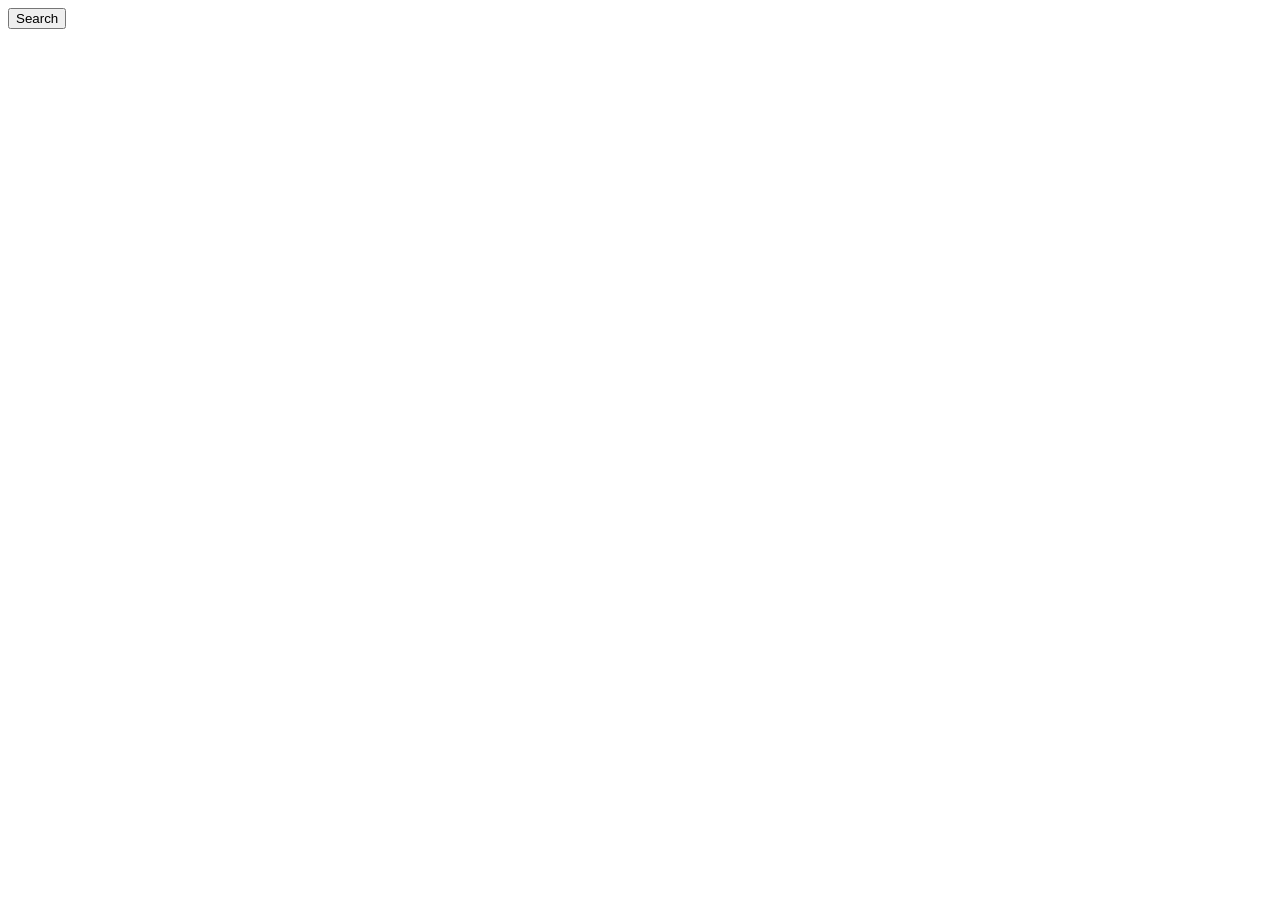
==== index.html @ c2e7d5e1 "Init: Setup final template" ====
<!DOCTYPE html>
<html lang="en">
<head>
  <meta charset="UTF-8">
  <meta name="viewport" content="width=device-width, initial-scale=1.0">
  <title>Project Name</title>
  <link rel="stylesheet" href="css/style.css">
</head>
<body>

  <header>
    <!-- site logo / navigation -->
  </header>

  <main>

    <!-- search / filter form -->
    <form id="search-form">
      <!-- add your inputs here (at least 3 different types) -->
      <button type="submit">Search</button>
    </form>

    <!-- loading and error states go here -->

    <!-- dynamically generated cards land here -->
    <div id="results-grid"></div>

  </main>

  <footer>
    <!-- footer content -->
  </footer>

  <script type="module" src="js/main.js"></script>
</body>
</html>
---- css/style.css ----
/* ===== custom properties ===== */
:root {
  /* colour palette and spacing variables */
}

/* ===== reset ===== */

/* ===== header ===== */

/* ===== nav ===== */

/* ===== main ===== */

/* ===== results grid — use CSS Grid here ===== */

/* ===== card ===== */

/* ===== loading & error states ===== */

/* ===== responsive ===== */
@media (max-width: 600px) {
  /* mobile */
}

@media (min-width: 1024px) {
  /* desktop */
}
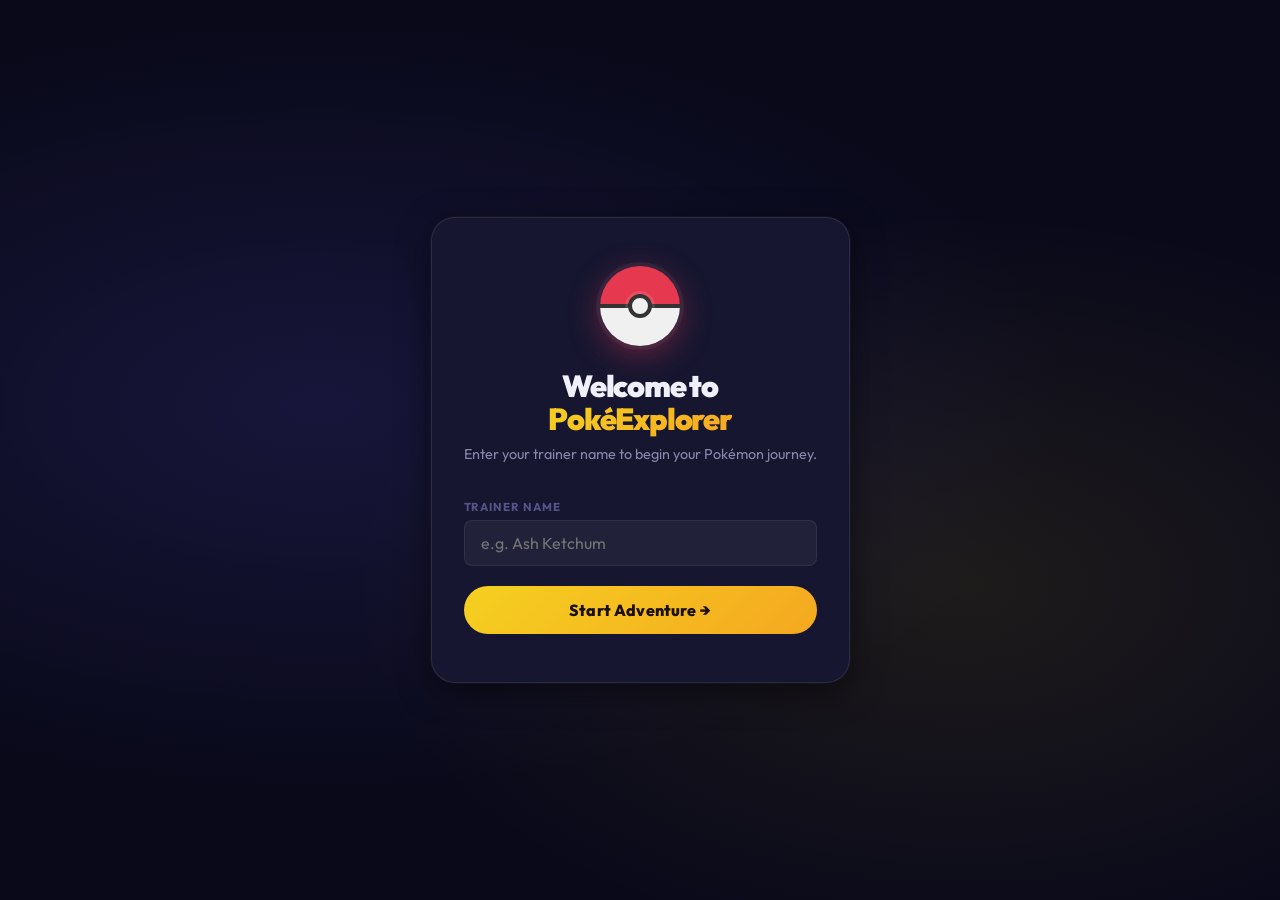
==== commit a3f983d2: "Complete PokéExplorer final project" ====
--- a/index.html
+++ b/index.html
@@ -3,32 +3,124 @@
 <head>
   <meta charset="UTF-8">
   <meta name="viewport" content="width=device-width, initial-scale=1.0">
-  <title>Project Name</title>
+  <meta name="description" content="PokéExplorer — Search and discover Pokémon. Filter by name, type, and more. Save your favourites for later.">
+  <title>PokéExplorer — Discover Pokémon</title>
   <link rel="stylesheet" href="css/style.css">
 </head>
 <body>
 
   <header>
-    <!-- site logo / navigation -->
+    <nav>
+      <span class="nav__logo">⚡ PokéExplorer</span>
+      <div class="nav__links">
+        <a href="index.html" class="active" aria-current="page">Search</a>
+        <a href="saved.html">Saved</a>
+      </div>
+      <div class="nav__actions">
+        <span id="nav-user"></span>
+        <button id="logout-btn" type="button">Logout</button>
+      </div>
+    </nav>
   </header>
 
   <main>
 
-    <!-- search / filter form -->
-    <form id="search-form">
-      <!-- add your inputs here (at least 3 different types) -->
-      <button type="submit">Search</button>
-    </form>
+    <!-- hero -->
+    <section class="hero">
+      <span class="hero__eyebrow">⚡ Powered by PokéAPI</span>
+      <h1 class="hero__title">Discover Every<br><span class="grad">Pokémon</span></h1>
+      <p class="hero__sub">Search by name, filter by type, and save your favourites — all in one place.</p>
+    </section>
 
-    <!-- loading and error states go here -->
+    <!-- search / filter form — at least 3 different input types -->
+    <section>
+      <div class="search-card">
+        <form id="search-form">
+
+          <!-- input type: text -->
+          <div class="form__group">
+            <label for="name-input">Pokémon Name</label>
+            <input
+              id="name-input"
+              type="text"
+              name="name"
+              placeholder="e.g. pikachu, eevee…"
+              autocomplete="off"
+              spellcheck="false"
+            >
+          </div>
+
+          <!-- input type: select -->
+          <div class="form__group">
+            <label for="type-select">Filter by Type</label>
+            <select id="type-select" name="type">
+              <option value="">All Types</option>
+              <option value="fire">🔥 Fire</option>
+              <option value="water">💧 Water</option>
+              <option value="grass">🌿 Grass</option>
+              <option value="electric">⚡ Electric</option>
+              <option value="psychic">🔮 Psychic</option>
+              <option value="ice">❄️ Ice</option>
+              <option value="dragon">🐉 Dragon</option>
+              <option value="dark">🌑 Dark</option>
+              <option value="fairy">✨ Fairy</option>
+              <option value="fighting">🥊 Fighting</option>
+              <option value="rock">🪨 Rock</option>
+              <option value="ghost">👻 Ghost</option>
+              <option value="bug">🐛 Bug</option>
+              <option value="poison">☠️ Poison</option>
+              <option value="ground">🏜️ Ground</option>
+              <option value="flying">🦅 Flying</option>
+              <option value="steel">⚙️ Steel</option>
+              <option value="normal">⭐ Normal</option>
+            </select>
+          </div>
+
+          <!-- input type: range -->
+          <div class="form__group">
+            <label for="limit-input">
+              <span class="range-header">
+                <span>Results</span>
+                <span class="range-val" id="limit-value">12</span>
+              </span>
+            </label>
+            <input
+              id="limit-input"
+              type="range"
+              name="limit"
+              min="4"
+              max="20"
+              value="12"
+              step="4"
+            >
+          </div>
+
+          <button type="submit" class="search-btn" id="search-submit-btn">🔍 Search</button>
+        </form>
+      </div>
+    </section>
+
+    <!-- loading and error states -->
+    <p id="loading-msg" hidden>
+      <span class="spinner"></span>
+      Loading Pokémon…
+    </p>
+    <p id="error-msg" hidden></p>
+
+    <!-- results meta -->
+    <div class="results-meta">
+      <span id="results-count"></span>
+    </div>
 
     <!-- dynamically generated cards land here -->
-    <div id="results-grid"></div>
+    <section>
+      <div id="results-grid"></div>
+    </section>
 
   </main>
 
   <footer>
-    <!-- footer content -->
+    <p>Built with ❤️ using <a href="https://pokeapi.co/" target="_blank" rel="noopener">PokéAPI</a> · Web Engineering 2026 Final Project</p>
   </footer>
 
   <script type="module" src="js/main.js"></script>
--- a/css/style.css
+++ b/css/style.css
@@ -1,27 +1,893 @@
+/* ===== Google Font ===== */
+@import url('https://fonts.googleapis.com/css2?family=Outfit:wght@300;400;500;600;700;800;900&display=swap');
+
 /* ===== custom properties ===== */
 :root {
-  /* colour palette and spacing variables */
+  /* colour palette */
+  --bg-deep:        #09091a;
+  --bg-surface:     #111128;
+  --bg-card:        #161630;
+  --bg-card-hover:  #1c1c3a;
+  --primary:        #f5d020;
+  --primary-glow:   rgba(245, 208, 32, 0.35);
+  --primary-dim:    rgba(245, 208, 32, 0.12);
+  --secondary:      #6c63ff;
+  --accent:         #ff5c7a;
+  --text-primary:   #f0f0fa;
+  --text-secondary: #8888aa;
+  --text-muted:     #55558a;
+  --border:         rgba(255, 255, 255, 0.07);
+  --border-hover:   rgba(245, 208, 32, 0.45);
+  --glass:          rgba(255, 255, 255, 0.04);
+  --glass-border:   rgba(255, 255, 255, 0.09);
+  --shadow:         0 8px 32px rgba(0, 0, 0, 0.5);
+  --shadow-hover:   0 20px 56px rgba(0, 0, 0, 0.7);
+
+  /* spacing */
+  --space-xs:  4px;
+  --space-sm:  8px;
+  --space-md:  16px;
+  --space-lg:  24px;
+  --space-xl:  32px;
+  --space-2xl: 48px;
+  --space-3xl: 64px;
+
+  /* radii */
+  --radius:    16px;
+  --radius-sm: 8px;
+  --radius-pill: 9999px;
+
+  /* misc */
+  --font:       'Outfit', system-ui, sans-serif;
+  --nav-height: 64px;
+  --transition: all 0.25s ease;
 }
 
 /* ===== reset ===== */
+*, *::before, *::after { box-sizing: border-box; margin: 0; padding: 0; }
+html { scroll-behavior: smooth; }
+img  { max-width: 100%; display: block; }
+a    { color: inherit; text-decoration: none; }
+button { cursor: pointer; font-family: var(--font); }
+ul, ol { list-style: none; }
+
+body {
+  font-family: var(--font);
+  background-color: var(--bg-deep);
+  color: var(--text-primary);
+  min-height: 100vh;
+  line-height: 1.6;
+  background-image:
+    radial-gradient(ellipse at 15% 50%, rgba(108, 99, 255, 0.1) 0%, transparent 55%),
+    radial-gradient(ellipse at 85% 15%, rgba(245, 208, 32, 0.07) 0%, transparent 45%),
+    radial-gradient(ellipse at 60% 85%, rgba(255, 92, 122, 0.06) 0%, transparent 40%);
+  background-attachment: fixed;
+}
 
 /* ===== header ===== */
-
-/* ===== nav ===== */
+header {
+  position: sticky;
+  top: 0;
+  z-index: 100;
+  background: rgba(9, 9, 26, 0.82);
+  backdrop-filter: blur(24px);
+  -webkit-backdrop-filter: blur(24px);
+  border-bottom: 1px solid var(--border);
+}
+
+/* ===== nav — Flexbox ===== */
+nav {
+  display: flex;
+  align-items: center;
+  justify-content: space-between;
+  height: var(--nav-height);
+  max-width: 1280px;
+  margin: 0 auto;
+  padding: 0 var(--space-lg);
+  gap: var(--space-md);
+}
+
+.nav__logo {
+  font-size: 1.2rem;
+  font-weight: 900;
+  letter-spacing: -0.03em;
+  white-space: nowrap;
+  background: linear-gradient(135deg, var(--primary) 0%, #f5a820 60%, #ff8c42 100%);
+  -webkit-background-clip: text;
+  -webkit-text-fill-color: transparent;
+  background-clip: text;
+}
+
+.nav__links {
+  display: flex;
+  align-items: center;
+  gap: 4px;
+}
+
+.nav__links a {
+  padding: 7px 16px;
+  border-radius: var(--radius-pill);
+  font-weight: 600;
+  font-size: 0.875rem;
+  color: var(--text-secondary);
+  transition: var(--transition);
+  border: 1px solid transparent;
+}
+
+.nav__links a:hover {
+  color: var(--text-primary);
+  background: var(--glass);
+  border-color: var(--border);
+}
+
+.nav__links a.active {
+  color: var(--primary);
+  background: var(--primary-dim);
+  border-color: rgba(245, 208, 32, 0.2);
+}
+
+.nav__actions {
+  display: flex;
+  align-items: center;
+  gap: var(--space-sm);
+}
+
+#nav-user {
+  font-size: 0.8rem;
+  color: var(--text-secondary);
+  font-weight: 600;
+  padding: 5px 12px;
+  background: var(--glass);
+  border-radius: var(--radius-pill);
+  border: 1px solid var(--border);
+}
+
+#logout-btn {
+  background: transparent;
+  color: var(--text-muted);
+  border: 1px solid var(--border);
+  padding: 6px 14px;
+  border-radius: var(--radius-pill);
+  font-size: 0.8rem;
+  font-weight: 600;
+  transition: var(--transition);
+}
+
+#logout-btn:hover {
+  color: var(--accent);
+  border-color: var(--accent);
+  background: rgba(255, 92, 122, 0.08);
+}
 
 /* ===== main ===== */
-
-/* ===== results grid — use CSS Grid here ===== */
+main {
+  max-width: 1280px;
+  margin: 0 auto;
+  padding: var(--space-xl) var(--space-lg);
+}
+
+/* ===== hero ===== */
+.hero {
+  text-align: center;
+  padding: var(--space-2xl) 0 var(--space-xl);
+}
+
+.hero__eyebrow {
+  display: inline-flex;
+  align-items: center;
+  gap: var(--space-xs);
+  font-size: 0.8rem;
+  font-weight: 700;
+  text-transform: uppercase;
+  letter-spacing: 0.1em;
+  color: var(--primary);
+  background: var(--primary-dim);
+  border: 1px solid rgba(245, 208, 32, 0.2);
+  padding: 5px 14px;
+  border-radius: var(--radius-pill);
+  margin-bottom: var(--space-md);
+}
+
+.hero__title {
+  font-size: clamp(2.2rem, 5.5vw, 3.8rem);
+  font-weight: 900;
+  line-height: 1.08;
+  letter-spacing: -0.04em;
+  margin-bottom: var(--space-md);
+}
+
+.hero__title .grad {
+  background: linear-gradient(135deg, var(--primary) 0%, #f5a820 40%, var(--secondary) 100%);
+  -webkit-background-clip: text;
+  -webkit-text-fill-color: transparent;
+  background-clip: text;
+}
+
+.hero__sub {
+  color: var(--text-secondary);
+  font-size: 1.05rem;
+  max-width: 500px;
+  margin: 0 auto var(--space-xl);
+}
+
+/* ===== search card / form ===== */
+.search-card {
+  background: var(--glass);
+  border: 1px solid var(--glass-border);
+  border-radius: var(--radius);
+  padding: var(--space-lg) var(--space-xl);
+  margin-bottom: var(--space-xl);
+  backdrop-filter: blur(12px);
+}
+
+#search-form {
+  display: flex;
+  flex-wrap: wrap;
+  align-items: flex-end;
+  gap: var(--space-md);
+}
+
+.form__group {
+  display: flex;
+  flex-direction: column;
+  gap: 6px;
+  flex: 1;
+  min-width: 160px;
+}
+
+.form__group label {
+  font-size: 0.72rem;
+  font-weight: 700;
+  text-transform: uppercase;
+  letter-spacing: 0.08em;
+  color: var(--text-muted);
+}
+
+.form__group input[type="text"],
+.form__group select {
+  background: rgba(255, 255, 255, 0.05);
+  border: 1px solid var(--border);
+  border-radius: var(--radius-sm);
+  padding: 10px 14px;
+  color: var(--text-primary);
+  font-family: var(--font);
+  font-size: 0.9rem;
+  outline: none;
+  transition: var(--transition);
+  -webkit-appearance: none;
+  appearance: none;
+  width: 100%;
+}
+
+.form__group select {
+  background-image: url("data:image/svg+xml,%3Csvg xmlns='http://www.w3.org/2000/svg' width='16' height='16' viewBox='0 0 24 24' fill='none' stroke='%2355558a' stroke-width='2.5' stroke-linecap='round' stroke-linejoin='round'%3E%3Cpolyline points='6 9 12 15 18 9'%3E%3C/polyline%3E%3C/svg%3E");
+  background-repeat: no-repeat;
+  background-position: right 12px center;
+  background-color: rgba(255, 255, 255, 0.05);
+  padding-right: 36px;
+  cursor: pointer;
+}
+
+.form__group select option {
+  background: #1c1c3a;
+  color: var(--text-primary);
+}
+
+.form__group input[type="text"]:focus,
+.form__group select:focus {
+  border-color: var(--primary);
+  box-shadow: 0 0 0 3px var(--primary-dim);
+}
+
+/* range slider */
+.range-header {
+  display: flex;
+  justify-content: space-between;
+  align-items: center;
+}
+
+.range-val {
+  font-weight: 800;
+  color: var(--primary);
+  font-size: 1rem;
+}
+
+.form__group input[type="range"] {
+  -webkit-appearance: none;
+  appearance: none;
+  width: 100%;
+  height: 6px;
+  border-radius: 3px;
+  background: rgba(255, 255, 255, 0.1);
+  outline: none;
+  margin-top: 6px;
+}
+
+.form__group input[type="range"]::-webkit-slider-thumb {
+  -webkit-appearance: none;
+  width: 22px;
+  height: 22px;
+  border-radius: 50%;
+  background: var(--primary);
+  cursor: pointer;
+  box-shadow: 0 0 10px var(--primary-glow);
+  transition: transform 0.15s ease;
+}
+
+.form__group input[type="range"]::-webkit-slider-thumb:hover {
+  transform: scale(1.25);
+}
+
+.form__group input[type="range"]::-moz-range-thumb {
+  width: 22px;
+  height: 22px;
+  border-radius: 50%;
+  background: var(--primary);
+  cursor: pointer;
+  border: none;
+  box-shadow: 0 0 10px var(--primary-glow);
+}
+
+.search-btn {
+  background: linear-gradient(135deg, var(--primary) 0%, #f5a820 100%);
+  color: #1a1200;
+  border: none;
+  border-radius: var(--radius-sm);
+  padding: 10px 28px;
+  font-size: 0.95rem;
+  font-weight: 800;
+  font-family: var(--font);
+  transition: var(--transition);
+  white-space: nowrap;
+  align-self: flex-end;
+  letter-spacing: 0.01em;
+}
+
+.search-btn:hover {
+  transform: translateY(-2px);
+  box-shadow: 0 8px 28px var(--primary-glow);
+}
+
+.search-btn:active {
+  transform: translateY(0);
+}
+
+/* ===== loading & error states ===== */
+#loading-msg {
+  display: flex;
+  align-items: center;
+  justify-content: center;
+  gap: var(--space-md);
+  padding: var(--space-3xl);
+  color: var(--text-secondary);
+  font-size: 1rem;
+  font-weight: 600;
+}
+
+.spinner {
+  width: 36px;
+  height: 36px;
+  border: 3px solid rgba(245, 208, 32, 0.15);
+  border-top-color: var(--primary);
+  border-radius: 50%;
+  animation: spin 0.7s linear infinite;
+  flex-shrink: 0;
+}
+
+@keyframes spin { to { transform: rotate(360deg); } }
+
+#error-msg {
+  text-align: center;
+  padding: var(--space-lg) var(--space-xl);
+  color: #ff8095;
+  font-size: 0.95rem;
+  font-weight: 600;
+  background: rgba(255, 92, 122, 0.08);
+  border: 1px solid rgba(255, 92, 122, 0.2);
+  border-radius: var(--radius);
+  margin-bottom: var(--space-lg);
+}
+
+/* ===== results meta ===== */
+.results-meta {
+  display: flex;
+  align-items: center;
+  justify-content: space-between;
+  margin-bottom: var(--space-md);
+  min-height: 28px;
+}
+
+#results-count {
+  font-size: 0.82rem;
+  font-weight: 600;
+  color: var(--text-muted);
+}
+
+/* ===== results grid — CSS Grid ===== */
+#results-grid {
+  display: grid;
+  grid-template-columns: repeat(auto-fill, minmax(190px, 1fr));
+  gap: var(--space-md);
+}
 
 /* ===== card ===== */
-
-/* ===== loading & error states ===== */
+.card {
+  background: var(--bg-card);
+  border: 1px solid var(--border);
+  border-radius: var(--radius);
+  overflow: hidden;
+  transition: var(--transition);
+  position: relative;
+  animation: fadeUp 0.4s ease both;
+}
+
+@keyframes fadeUp {
+  from { opacity: 0; transform: translateY(16px); }
+  to   { opacity: 1; transform: translateY(0); }
+}
+
+.card:hover {
+  border-color: var(--border-hover);
+  transform: translateY(-5px);
+  box-shadow: var(--shadow-hover);
+  background: var(--bg-card-hover);
+}
+
+.card__top-bar {
+  display: flex;
+  align-items: center;
+  justify-content: space-between;
+  padding: var(--space-sm) var(--space-md) 0;
+}
+
+.card__id {
+  font-size: 0.7rem;
+  font-weight: 800;
+  color: var(--text-muted);
+  letter-spacing: 0.06em;
+}
+
+.card__save-btn {
+  background: none;
+  border: none;
+  padding: 4px 6px;
+  font-size: 1.15rem;
+  color: var(--text-muted);
+  transition: var(--transition);
+  line-height: 1;
+  border-radius: var(--radius-sm);
+}
+
+.card__save-btn:hover {
+  color: var(--accent);
+  transform: scale(1.25);
+}
+
+.card__save-btn.saved {
+  color: var(--accent);
+}
+
+.card__saved-indicator {
+  font-size: 1.1rem;
+  color: var(--accent);
+  padding: 4px 6px;
+}
+
+.card__img-wrap {
+  height: 120px;
+  display: flex;
+  align-items: center;
+  justify-content: center;
+  position: relative;
+  overflow: hidden;
+}
+
+.card__img {
+  width: 100px;
+  height: 100px;
+  object-fit: contain;
+  position: relative;
+  z-index: 1;
+  transition: transform 0.35s ease;
+  filter: drop-shadow(0 6px 16px rgba(0, 0, 0, 0.6));
+}
+
+.card:hover .card__img {
+  transform: scale(1.12) translateY(-4px);
+}
+
+.card__body {
+  padding: var(--space-sm) var(--space-md) var(--space-md);
+}
+
+.card__name {
+  font-size: 1rem;
+  font-weight: 800;
+  text-transform: capitalize;
+  margin-bottom: 6px;
+  color: var(--text-primary);
+  letter-spacing: -0.01em;
+}
+
+.card__types {
+  display: flex;
+  flex-wrap: wrap;
+  gap: 4px;
+  margin-bottom: var(--space-sm);
+}
+
+/* ===== type badges ===== */
+.badge {
+  font-size: 0.67rem;
+  font-weight: 800;
+  text-transform: uppercase;
+  letter-spacing: 0.07em;
+  padding: 3px 9px;
+  border-radius: var(--radius-pill);
+  color: #fff;
+}
+
+.badge--normal   { background: #7a7a5a; }
+.badge--fire     { background: #c0461a; }
+.badge--water    { background: #3a72c0; }
+.badge--electric { background: #b8980e; color: #1a1000; }
+.badge--grass    { background: #4a8028; }
+.badge--ice      { background: #4a9898; }
+.badge--fighting { background: #a01c14; }
+.badge--poison   { background: #782c78; }
+.badge--ground   { background: #9a7808; color: #1a1000; }
+.badge--flying   { background: #6057b8; }
+.badge--psychic  { background: #c02854; }
+.badge--bug      { background: #607011; }
+.badge--rock     { background: #806820; }
+.badge--ghost    { background: #40306c; }
+.badge--dragon   { background: #4818c4; }
+.badge--dark     { background: #38281c; }
+.badge--steel    { background: #686888; }
+.badge--fairy    { background: #a84878; }
+
+/* ===== stat bars ===== */
+.card__stats {
+  display: flex;
+  flex-direction: column;
+  gap: 5px;
+  margin-top: var(--space-sm);
+  border-top: 1px solid var(--border);
+  padding-top: var(--space-sm);
+}
+
+.stat {
+  display: grid;
+  grid-template-columns: 28px 1fr 28px;
+  align-items: center;
+  gap: 6px;
+}
+
+.stat__label {
+  font-size: 0.6rem;
+  font-weight: 800;
+  color: var(--text-muted);
+  text-transform: uppercase;
+  letter-spacing: 0.05em;
+}
+
+.stat__bar {
+  height: 5px;
+  background: rgba(255, 255, 255, 0.07);
+  border-radius: 999px;
+  overflow: hidden;
+}
+
+.stat__fill {
+  height: 100%;
+  border-radius: 999px;
+  transition: width 0.6s cubic-bezier(0.34, 1.56, 0.64, 1);
+}
+
+.stat__fill--hp  { background: linear-gradient(90deg, #ff6b7a, #ff9aa2); }
+.stat__fill--atk { background: linear-gradient(90deg, #f5841a, #f5b54a); }
+.stat__fill--def { background: linear-gradient(90deg, #3d8be9, #70b8ff); }
+
+.stat__val {
+  font-size: 0.7rem;
+  font-weight: 700;
+  color: var(--text-secondary);
+  text-align: right;
+}
+
+/* ===== remove button ===== */
+.card__remove-btn {
+  display: block;
+  width: 100%;
+  margin-top: var(--space-sm);
+  padding: 7px;
+  background: rgba(255, 92, 122, 0.08);
+  border: 1px solid rgba(255, 92, 122, 0.18);
+  color: #ff8095;
+  border-radius: var(--radius-sm);
+  font-size: 0.75rem;
+  font-weight: 700;
+  font-family: var(--font);
+  transition: var(--transition);
+  letter-spacing: 0.02em;
+}
+
+.card__remove-btn:hover {
+  background: rgba(255, 92, 122, 0.18);
+  border-color: rgba(255, 92, 122, 0.4);
+  color: #ffb0bf;
+}
+
+/* ===== saved grid — CSS Grid ===== */
+#saved-grid {
+  display: grid;
+  grid-template-columns: repeat(auto-fill, minmax(190px, 1fr));
+  gap: var(--space-md);
+}
+
+.section-header {
+  margin-bottom: var(--space-xl);
+}
+
+.section-header h1 {
+  font-size: clamp(1.8rem, 4vw, 2.8rem);
+  font-weight: 900;
+  letter-spacing: -0.04em;
+  line-height: 1.1;
+}
+
+.section-header h1 .grad {
+  background: linear-gradient(135deg, var(--primary), #f5a820);
+  -webkit-background-clip: text;
+  -webkit-text-fill-color: transparent;
+  background-clip: text;
+}
+
+.section-header p {
+  color: var(--text-secondary);
+  margin-top: 6px;
+  font-size: 0.95rem;
+}
+
+#saved-count {
+  font-size: 0.82rem;
+  font-weight: 600;
+  color: var(--text-muted);
+  margin-bottom: var(--space-md);
+  display: block;
+}
+
+#saved-empty {
+  text-align: center;
+  padding: var(--space-3xl) var(--space-xl);
+  color: var(--text-secondary);
+}
+
+.empty-icon {
+  font-size: 4rem;
+  display: block;
+  margin-bottom: var(--space-md);
+  opacity: 0.5;
+}
+
+#saved-empty p {
+  font-size: 1.05rem;
+  font-weight: 600;
+  margin-bottom: var(--space-sm);
+}
+
+#saved-empty a {
+  color: var(--primary);
+  text-decoration: underline;
+  font-weight: 700;
+  transition: var(--transition);
+}
+
+#saved-empty a:hover { opacity: 0.8; }
+
+/* ===== login page ===== */
+.login-page {
+  min-height: 100vh;
+  display: flex;
+  align-items: center;
+  justify-content: center;
+  padding: var(--space-lg);
+  background-image:
+    radial-gradient(ellipse at 25% 45%, rgba(108, 99, 255, 0.14) 0%, transparent 55%),
+    radial-gradient(ellipse at 75% 65%, rgba(245, 208, 32, 0.09) 0%, transparent 45%);
+}
+
+.login-card {
+  background: var(--bg-card);
+  border: 1px solid var(--glass-border);
+  border-radius: calc(var(--radius) * 1.5);
+  padding: var(--space-2xl) var(--space-xl);
+  width: 100%;
+  max-width: 420px;
+  text-align: center;
+  box-shadow: var(--shadow), 0 0 0 1px rgba(255,255,255,0.03);
+}
+
+.login-pokeball {
+  width: 80px;
+  height: 80px;
+  border-radius: 50%;
+  background: linear-gradient(180deg, #e63950 0%, #e63950 50%, #f0f0f0 50%, #f0f0f0 100%);
+  margin: 0 auto var(--space-lg);
+  position: relative;
+  box-shadow: 0 8px 32px rgba(230, 57, 80, 0.4), 0 0 0 4px rgba(255,255,255,0.05);
+  animation: float 3s ease-in-out infinite;
+}
+
+@keyframes float {
+  0%, 100% { transform: translateY(0); }
+  50%       { transform: translateY(-8px); }
+}
+
+.login-pokeball::before {
+  content: '';
+  position: absolute;
+  top: 50%;
+  left: 50%;
+  transform: translate(-50%, -50%);
+  width: 100%;
+  height: 4px;
+  background: #333;
+}
+
+.login-pokeball::after {
+  content: '';
+  position: absolute;
+  top: 50%;
+  left: 50%;
+  transform: translate(-50%, -50%);
+  width: 24px;
+  height: 24px;
+  border-radius: 50%;
+  background: #f0f0f0;
+  border: 4px solid #333;
+  box-shadow: 0 0 0 3px rgba(255,255,255,0.1);
+}
+
+.login-card h1 {
+  font-size: 1.9rem;
+  font-weight: 900;
+  letter-spacing: -0.04em;
+  line-height: 1.1;
+  margin-bottom: 8px;
+}
+
+.login-card h1 .grad {
+  background: linear-gradient(135deg, var(--primary) 0%, #f5a820 100%);
+  -webkit-background-clip: text;
+  -webkit-text-fill-color: transparent;
+  background-clip: text;
+}
+
+.login-card > p {
+  color: var(--text-secondary);
+  font-size: 0.9rem;
+  margin-bottom: var(--space-xl);
+  line-height: 1.5;
+}
+
+#login-form {
+  display: flex;
+  flex-direction: column;
+  gap: var(--space-md);
+  text-align: left;
+}
+
+#login-form label[for="name-input"] {
+  font-size: 0.72rem;
+  font-weight: 700;
+  text-transform: uppercase;
+  letter-spacing: 0.08em;
+  color: var(--text-muted);
+  margin-bottom: 4px;
+  display: block;
+}
+
+#name-input {
+  width: 100%;
+  background: rgba(255, 255, 255, 0.05);
+  border: 1px solid var(--border);
+  border-radius: var(--radius-sm);
+  padding: 12px 16px;
+  color: var(--text-primary);
+  font-family: var(--font);
+  font-size: 1rem;
+  outline: none;
+  transition: var(--transition);
+}
+
+#name-input:focus {
+  border-color: var(--primary);
+  box-shadow: 0 0 0 3px var(--primary-dim);
+}
+
+#login-form button[type="submit"] {
+  background: linear-gradient(135deg, var(--primary) 0%, #f5a820 100%);
+  color: #1a1000;
+  border: none;
+  border-radius: var(--radius-pill);
+  padding: 14px;
+  font-size: 1rem;
+  font-weight: 800;
+  font-family: var(--font);
+  letter-spacing: 0.01em;
+  transition: var(--transition);
+  margin-top: 4px;
+}
+
+#login-form button[type="submit"]:hover {
+  transform: translateY(-2px);
+  box-shadow: 0 10px 30px var(--primary-glow);
+}
+
+#login-form button[type="submit"]:active { transform: translateY(0); }
+
+#login-error {
+  color: #ff8095;
+  font-size: 0.85rem;
+  text-align: center;
+  padding: var(--space-sm) var(--space-md);
+  background: rgba(255, 92, 122, 0.08);
+  border-radius: var(--radius-sm);
+  border: 1px solid rgba(255, 92, 122, 0.2);
+  font-weight: 600;
+}
+
+/* ===== footer ===== */
+footer {
+  border-top: 1px solid var(--border);
+  padding: var(--space-lg) var(--space-xl);
+  text-align: center;
+  color: var(--text-muted);
+  font-size: 0.8rem;
+  margin-top: var(--space-3xl);
+  max-width: 1280px;
+  margin-left: auto;
+  margin-right: auto;
+}
+
+footer a { color: var(--primary); font-weight: 600; }
 
 /* ===== responsive ===== */
 @media (max-width: 600px) {
-  /* mobile */
+  nav { padding: 0 var(--space-md); }
+
+  .nav__logo { font-size: 1rem; }
+
+  main { padding: var(--space-md); }
+
+  #search-form {
+    flex-direction: column;
+    gap: var(--space-sm);
+  }
+
+  .form__group { min-width: unset; width: 100%; }
+
+  .search-btn { width: 100%; }
+
+  #results-grid,
+  #saved-grid {
+    grid-template-columns: repeat(2, 1fr);
+    gap: var(--space-sm);
+  }
+
+  .hero__title { font-size: 2rem; }
+
+  .search-card { padding: var(--space-md); }
 }
 
 @media (min-width: 1024px) {
-  /* desktop */
-}
+  #results-grid,
+  #saved-grid {
+    grid-template-columns: repeat(auto-fill, minmax(210px, 1fr));
+    gap: var(--space-lg);
+  }
+
+  .card__img { width: 110px; height: 110px; }
+  .card__img-wrap { height: 130px; }
+}
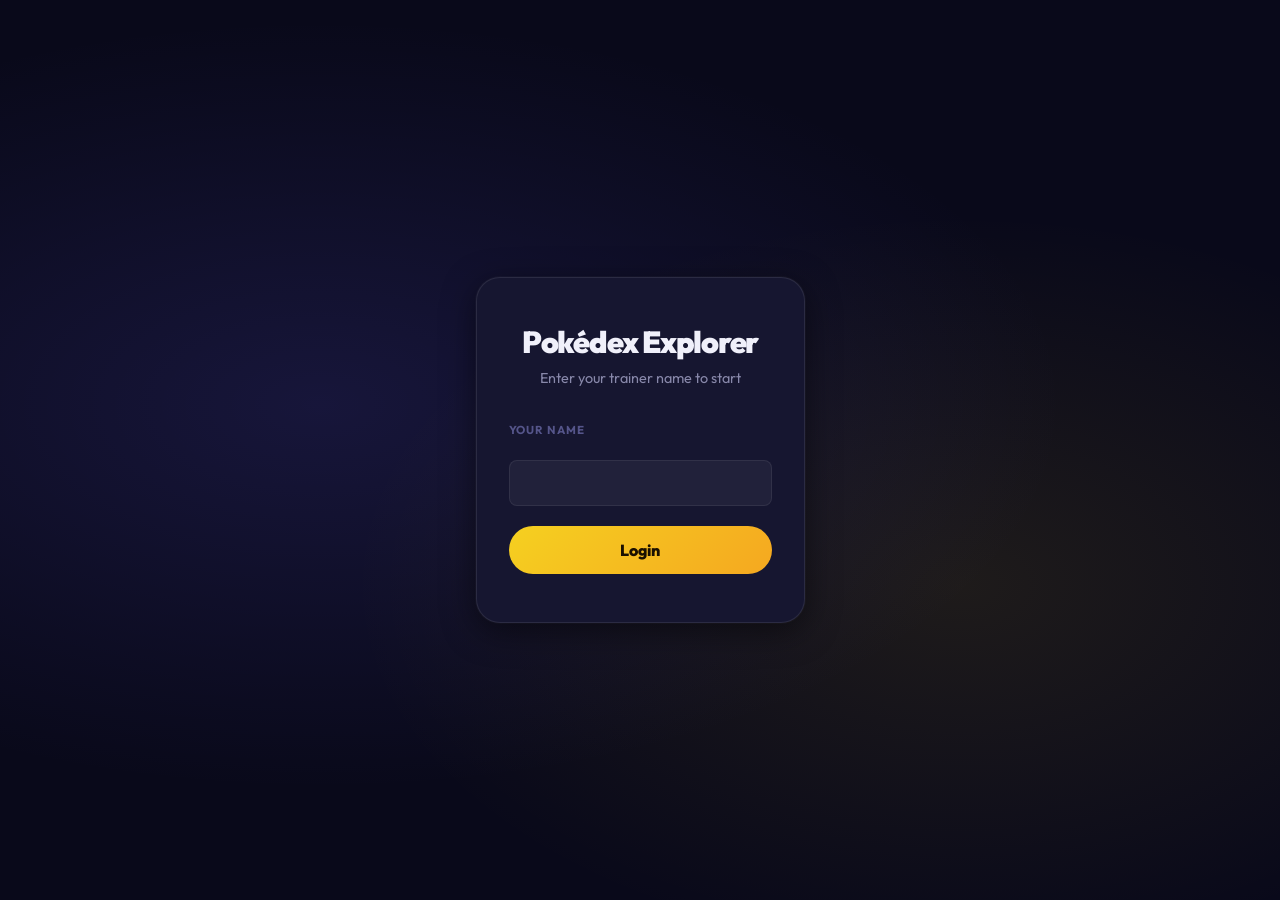
==== commit a9b02466: "Simplify code to match lecturer expectations better" ====
--- a/index.html
+++ b/index.html
@@ -3,17 +3,16 @@
 <head>
   <meta charset="UTF-8">
   <meta name="viewport" content="width=device-width, initial-scale=1.0">
-  <meta name="description" content="PokéExplorer — Search and discover Pokémon. Filter by name, type, and more. Save your favourites for later.">
-  <title>PokéExplorer — Discover Pokémon</title>
+  <title>Pokédex Explorer</title>
   <link rel="stylesheet" href="css/style.css">
 </head>
 <body>
 
   <header>
     <nav>
-      <span class="nav__logo">⚡ PokéExplorer</span>
+      <span class="nav__logo">Pokédex Explorer</span>
       <div class="nav__links">
-        <a href="index.html" class="active" aria-current="page">Search</a>
+        <a href="index.html" class="active">Search</a>
         <a href="saved.html">Saved</a>
       </div>
       <div class="nav__actions">
@@ -24,90 +23,60 @@
   </header>
 
   <main>
-
-    <!-- hero -->
     <section class="hero">
-      <span class="hero__eyebrow">⚡ Powered by PokéAPI</span>
-      <h1 class="hero__title">Discover Every<br><span class="grad">Pokémon</span></h1>
-      <p class="hero__sub">Search by name, filter by type, and save your favourites — all in one place.</p>
+      <h1 class="hero__title">Find your Pokémon</h1>
+      <p class="hero__sub">Search by name or type, and save your favorites.</p>
     </section>
 
-    <!-- search / filter form — at least 3 different input types -->
+    <!-- search / filter form -->
     <section>
       <div class="search-card">
         <form id="search-form">
 
-          <!-- input type: text -->
           <div class="form__group">
             <label for="name-input">Pokémon Name</label>
-            <input
-              id="name-input"
-              type="text"
-              name="name"
-              placeholder="e.g. pikachu, eevee…"
-              autocomplete="off"
-              spellcheck="false"
-            >
+            <input id="name-input" type="text" name="name" placeholder="pikachu...">
           </div>
 
-          <!-- input type: select -->
           <div class="form__group">
-            <label for="type-select">Filter by Type</label>
+            <label for="type-select">Type</label>
             <select id="type-select" name="type">
-              <option value="">All Types</option>
-              <option value="fire">🔥 Fire</option>
-              <option value="water">💧 Water</option>
-              <option value="grass">🌿 Grass</option>
-              <option value="electric">⚡ Electric</option>
-              <option value="psychic">🔮 Psychic</option>
-              <option value="ice">❄️ Ice</option>
-              <option value="dragon">🐉 Dragon</option>
-              <option value="dark">🌑 Dark</option>
-              <option value="fairy">✨ Fairy</option>
-              <option value="fighting">🥊 Fighting</option>
-              <option value="rock">🪨 Rock</option>
-              <option value="ghost">👻 Ghost</option>
-              <option value="bug">🐛 Bug</option>
-              <option value="poison">☠️ Poison</option>
-              <option value="ground">🏜️ Ground</option>
-              <option value="flying">🦅 Flying</option>
-              <option value="steel">⚙️ Steel</option>
-              <option value="normal">⭐ Normal</option>
+              <option value="">All</option>
+              <option value="fire">Fire</option>
+              <option value="water">Water</option>
+              <option value="grass">Grass</option>
+              <option value="electric">Electric</option>
+              <option value="psychic">Psychic</option>
+              <option value="ice">Ice</option>
+              <option value="dragon">Dragon</option>
+              <option value="dark">Dark</option>
+              <option value="fairy">Fairy</option>
+              <option value="fighting">Fighting</option>
+              <option value="rock">Rock</option>
+              <option value="ghost">Ghost</option>
+              <option value="bug">Bug</option>
+              <option value="poison">Poison</option>
+              <option value="ground">Ground</option>
+              <option value="flying">Flying</option>
+              <option value="steel">Steel</option>
+              <option value="normal">Normal</option>
             </select>
           </div>
 
-          <!-- input type: range -->
           <div class="form__group">
-            <label for="limit-input">
-              <span class="range-header">
-                <span>Results</span>
-                <span class="range-val" id="limit-value">12</span>
-              </span>
-            </label>
-            <input
-              id="limit-input"
-              type="range"
-              name="limit"
-              min="4"
-              max="20"
-              value="12"
-              step="4"
-            >
+            <label for="limit-input">Results: <span id="limit-value">12</span></label>
+            <input id="limit-input" type="range" name="limit" min="4" max="20" value="12" step="4">
           </div>
 
-          <button type="submit" class="search-btn" id="search-submit-btn">🔍 Search</button>
+          <button type="submit" class="search-btn">Search</button>
         </form>
       </div>
     </section>
 
     <!-- loading and error states -->
-    <p id="loading-msg" hidden>
-      <span class="spinner"></span>
-      Loading Pokémon…
-    </p>
+    <p id="loading-msg" hidden>Loading...</p>
     <p id="error-msg" hidden></p>
 
-    <!-- results meta -->
     <div class="results-meta">
       <span id="results-count"></span>
     </div>
@@ -120,7 +89,7 @@
   </main>
 
   <footer>
-    <p>Built with ❤️ using <a href="https://pokeapi.co/" target="_blank" rel="noopener">PokéAPI</a> · Web Engineering 2026 Final Project</p>
+    <p>Web Engineering 2026 Final Project</p>
   </footer>
 
   <script type="module" src="js/main.js"></script>
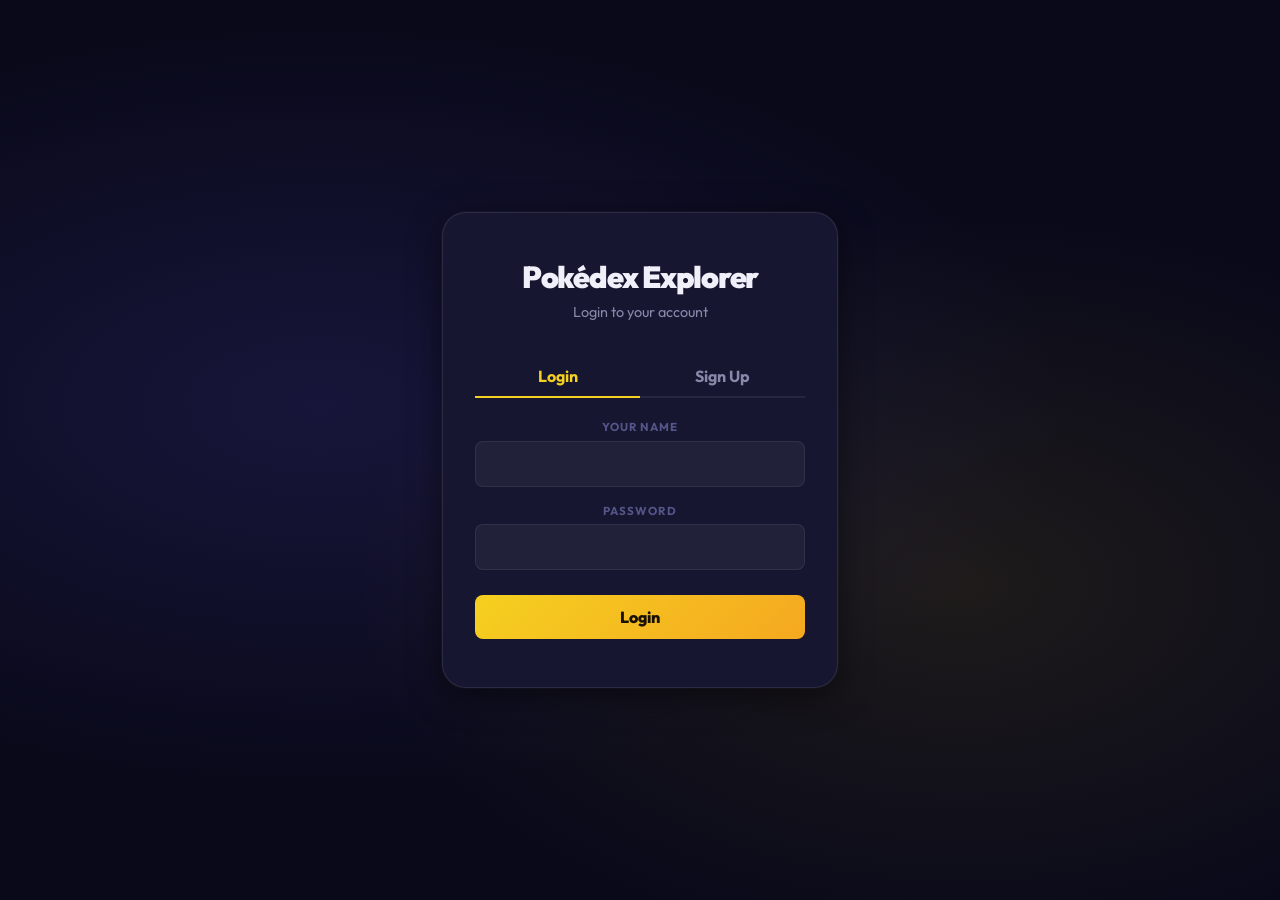
==== commit 02f3de07: "fix: improve accessibility by adding aria-labels" ====
--- a/index.html
+++ b/index.html
@@ -35,12 +35,12 @@
 
           <div class="form__group">
             <label for="name-input">Pokémon Name</label>
-            <input id="name-input" type="text" name="name" placeholder="pikachu...">
+            <input id="name-input" type="text" name="name" placeholder="pikachu..." aria-label="Search by pokemon name">
           </div>
 
           <div class="form__group">
             <label for="type-select">Type</label>
-            <select id="type-select" name="type">
+            <select id="type-select" name="type" aria-label="Filter by pokemon type">
               <option value="">All</option>
               <option value="fire">Fire</option>
               <option value="water">Water</option>
--- a/css/style.css
+++ b/css/style.css
@@ -353,6 +353,10 @@
 }
 
 /* ===== loading & error states ===== */
+[hidden] {
+  display: none !important;
+}
+
 #loading-msg {
   display: flex;
   align-items: center;
@@ -411,6 +415,24 @@
 }
 
 /* ===== card ===== */
+.save-btn {
+  background: #fff;
+  border: 1px solid rgba(0,0,0,0.2);
+  padding: 8px 16px;
+  border-radius: 6px;
+  cursor: pointer;
+  font-weight: 700;
+  color: #1a1a2e;
+  margin-top: 12px;
+  width: 100%;
+  transition: all 0.2s ease;
+}
+
+.save-btn:hover {
+  background: #f0f0f0;
+  transform: translateY(-1px);
+}
+
 .card {
   background: var(--bg-card);
   border: 1px solid var(--border);
@@ -771,14 +793,7 @@
   line-height: 1.5;
 }
 
-#login-form {
-  display: flex;
-  flex-direction: column;
-  gap: var(--space-md);
-  text-align: left;
-}
-
-#login-form label[for="name-input"] {
+#login-form label, #register-form label {
   font-size: 0.72rem;
   font-weight: 700;
   text-transform: uppercase;
@@ -788,7 +803,7 @@
   display: block;
 }
 
-#name-input {
+#login-form input, #register-form input {
   width: 100%;
   background: rgba(255, 255, 255, 0.05);
   border: 1px solid var(--border);
@@ -798,57 +813,74 @@
   font-family: var(--font);
   font-size: 1rem;
   outline: none;
+  margin-bottom: 15px;
+}
+
+/* Auth Tabs */
+.auth-tabs {
+  display: flex;
+  margin-bottom: 20px;
+  border-bottom: 2px solid var(--border);
+}
+
+.auth-tabs button {
+  flex: 1;
+  background: transparent;
+  border: none;
+  color: var(--text-secondary);
+  padding: 10px;
+  font-size: 1rem;
+  font-weight: 700;
+  cursor: pointer;
+  border-bottom: 2px solid transparent;
+  margin-bottom: -2px;
   transition: var(--transition);
 }
 
-#name-input:focus {
-  border-color: var(--primary);
-  box-shadow: 0 0 0 3px var(--primary-dim);
-}
-
-#login-form button[type="submit"] {
+.auth-tabs button.active {
+  color: var(--primary);
+  border-bottom-color: var(--primary);
+}
+
+.auth-tabs button:hover:not(.active) {
+  color: var(--text-primary);
+}
+
+.auth-btn {
   background: linear-gradient(135deg, var(--primary) 0%, #f5a820 100%);
-  color: #1a1000;
+  color: #1a1200;
   border: none;
-  border-radius: var(--radius-pill);
-  padding: 14px;
+  border-radius: var(--radius-sm);
+  padding: 12px;
   font-size: 1rem;
   font-weight: 800;
-  font-family: var(--font);
-  letter-spacing: 0.01em;
-  transition: var(--transition);
-  margin-top: 4px;
-}
-
-#login-form button[type="submit"]:hover {
+  width: 100%;
+  margin-top: 10px;
+  cursor: pointer;
+  transition: all 0.2s ease;
+}
+
+.auth-btn:hover {
   transform: translateY(-2px);
-  box-shadow: 0 10px 30px var(--primary-glow);
-}
-
-#login-form button[type="submit"]:active { transform: translateY(0); }
-
-#login-error {
+  box-shadow: 0 8px 28px var(--primary-glow);
+}
+
+.error-msg {
   color: #ff8095;
   font-size: 0.85rem;
+  margin-bottom: 15px;
   text-align: center;
-  padding: var(--space-sm) var(--space-md);
-  background: rgba(255, 92, 122, 0.08);
-  border-radius: var(--radius-sm);
-  border: 1px solid rgba(255, 92, 122, 0.2);
-  font-weight: 600;
 }
 
 /* ===== footer ===== */
 footer {
+  width: 100%;
   border-top: 1px solid var(--border);
   padding: var(--space-lg) var(--space-xl);
   text-align: center;
-  color: var(--text-muted);
-  font-size: 0.8rem;
-  margin-top: var(--space-3xl);
-  max-width: 1280px;
-  margin-left: auto;
-  margin-right: auto;
+  color: rgba(255, 255, 255, 0.4);
+  font-size: 0.9rem;
+  margin-top: auto; /* Push it to bottom */
 }
 
 footer a { color: var(--primary); font-weight: 600; }
